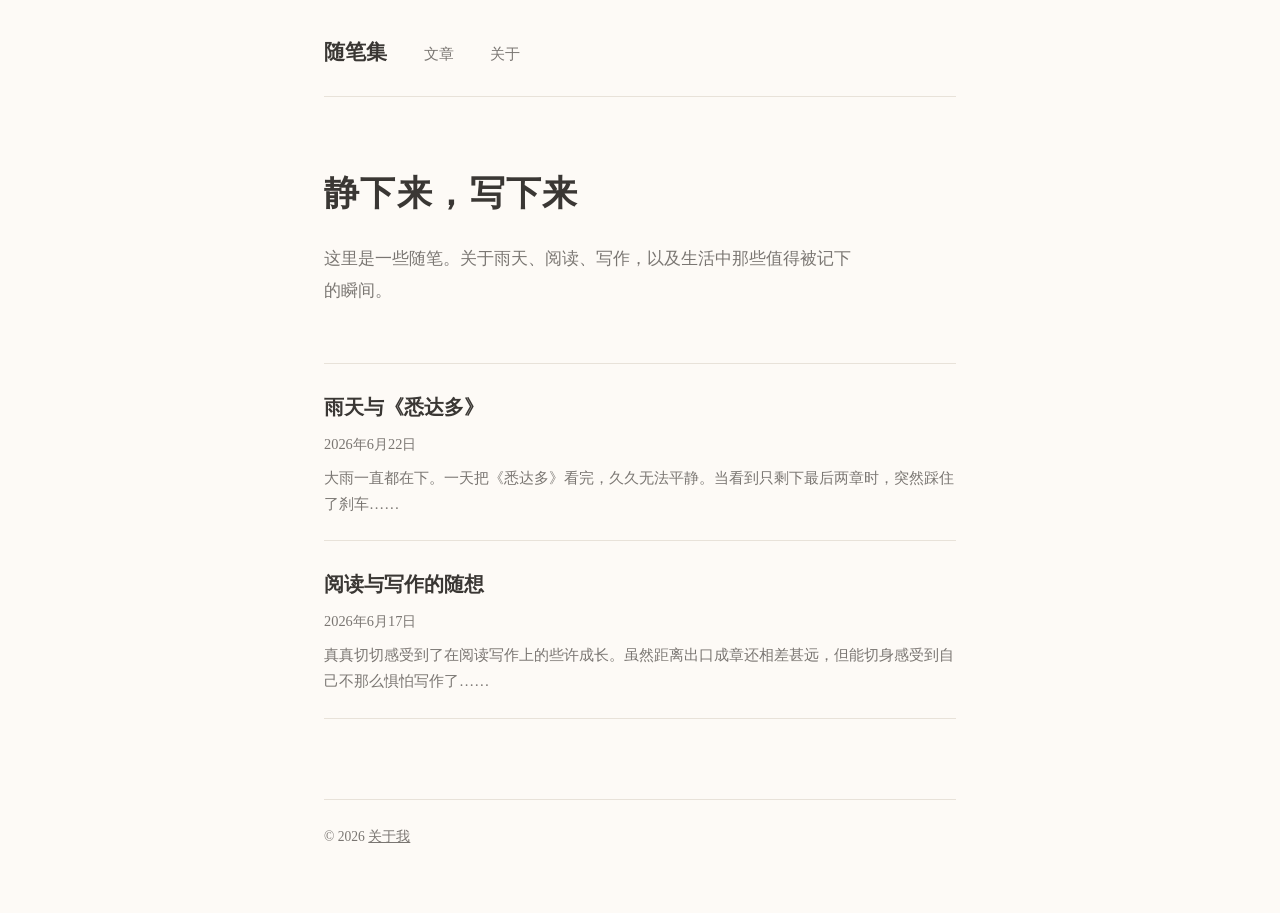
==== index.html @ b1c0c3fe "初始化随笔网站" ====
<!DOCTYPE html>
<html lang="zh-CN">
<head>
  <meta charset="UTF-8">
  <meta name="viewport" content="width=device-width, initial-scale=1.0">
  <title>随笔集</title>
  <link rel="stylesheet" href="style.css">
</head>
<body>

<nav>
  <a href="index.html" class="site-title">随笔集</a>
  <a href="index.html">文章</a>
  <a href="about.html">关于</a>
</nav>

<div class="header">
  <h1>静下来，写下来</h1>
  <p>这里是一些随笔。关于雨天、阅读、写作，以及生活中那些值得被记下的瞬间。</p>
</div>

<ul class="essay-list">
  <li>
    <a href="essays/2026-06-22.html">
      <div class="essay-title">雨天与《悉达多》</div>
      <div class="essay-date">2026年6月22日</div>
      <div class="essay-excerpt">大雨一直都在下。一天把《悉达多》看完，久久无法平静。当看到只剩下最后两章时，突然踩住了刹车……</div>
    </a>
  </li>
  <li>
    <a href="essays/2026-06-17.html">
      <div class="essay-title">阅读与写作的随想</div>
      <div class="essay-date">2026年6月17日</div>
      <div class="essay-excerpt">真真切切感受到了在阅读写作上的些许成长。虽然距离出口成章还相差甚远，但能切身感受到自己不那么惧怕写作了……</div>
    </a>
  </li>
</ul>

<footer>
  <p>&copy; 2026 <a href="about.html">关于我</a></p>
</footer>

</body>
</html>
---- style.css ----
/* ===== 基础重置 ===== */
*,
*::before,
*::after {
  box-sizing: border-box;
  margin: 0;
  padding: 0;
}

/* ===== 全局 ===== */
:root {
  --bg: #fdfaf6;
  --text: #3a3734;
  --text-light: #7a7672;
  --accent: #8b6f5a;
  --border: #e8e2d9;
  --max-width: 680px;
}

html {
  font-size: 100%;
  -webkit-text-size-adjust: 100%;
}

body {
  font-family: "PingFang SC", "Noto Serif SC", "Source Han Serif SC", "STSong", "Songti SC", Georgia, serif;
  background: var(--bg);
  color: var(--text);
  line-height: 1.9;
  font-size: 1.125rem;
  padding: 2rem 1.5rem 4rem;
  max-width: var(--max-width);
  margin: 0 auto;
}

/* ===== 导航 ===== */
nav {
  margin-bottom: 4rem;
  padding-bottom: 1.5rem;
  border-bottom: 1px solid var(--border);
}

nav a {
  color: var(--text-light);
  text-decoration: none;
  font-size: 0.95rem;
  margin-right: 2rem;
  transition: color 0.2s;
}

nav a:hover {
  color: var(--text);
}

.site-title {
  font-size: 1.3rem;
  font-weight: 700;
  color: var(--text);
  margin-right: 2rem;
  text-decoration: none;
}

/* ===== 首页 ===== */
.header {
  margin-bottom: 3.5rem;
}

.header h1 {
  font-size: 2.2rem;
  font-weight: 700;
  margin-bottom: 1rem;
  letter-spacing: 0.04em;
}

.header p {
  color: var(--text-light);
  font-size: 1.05rem;
  max-width: 540px;
}

/* 文章列表 */
.essay-list {
  list-style: none;
}

.essay-list li {
  border-bottom: 1px solid var(--border);
  padding: 1.5rem 0;
}

.essay-list li:first-child {
  border-top: 1px solid var(--border);
}

.essay-list a {
  text-decoration: none;
  color: var(--text);
  display: block;
}

.essay-list a:hover .essay-title {
  color: var(--accent);
}

.essay-title {
  font-size: 1.25rem;
  font-weight: 600;
  margin-bottom: 0.3rem;
  transition: color 0.2s;
}

.essay-date {
  font-size: 0.9rem;
  color: var(--text-light);
  margin-bottom: 0.4rem;
}

.essay-excerpt {
  font-size: 0.95rem;
  color: var(--text-light);
  line-height: 1.7;
}

/* ===== 文章页 ===== */
article {
  margin-top: 2rem;
}

article header {
  margin-bottom: 3rem;
}

article h1 {
  font-size: 2rem;
  font-weight: 700;
  margin-bottom: 0.6rem;
  line-height: 1.4;
}

article .date {
  color: var(--text-light);
  font-size: 0.95rem;
}

article .body {
  font-size: 1.15rem;
  line-height: 2;
}

article .body p {
  margin-bottom: 1.6rem;
  text-align: justify;
}

article .body p:last-child {
  margin-bottom: 0;
}

/* 文章页底部的返回链接 */
.back-link {
  display: inline-block;
  margin-top: 4rem;
  padding-top: 1.5rem;
  border-top: 1px solid var(--border);
  color: var(--text-light);
  text-decoration: none;
  font-size: 0.95rem;
  transition: color 0.2s;
}

.back-link:hover {
  color: var(--text);
}

/* ===== 关于页 ===== */
.about-section {
  margin-top: 2rem;
}

.about-section p {
  margin-bottom: 1.4rem;
  font-size: 1.1rem;
}

/* ===== 页脚 ===== */
footer {
  margin-top: 5rem;
  padding-top: 1.5rem;
  border-top: 1px solid var(--border);
  color: var(--text-light);
  font-size: 0.85rem;
}

footer a {
  color: var(--text-light);
}

/* ===== 响应式 ===== */
@media (max-width: 600px) {
  body {
    font-size: 1rem;
    padding: 1.5rem 1rem 3rem;
  }

  .header h1 {
    font-size: 1.7rem;
  }

  article h1 {
    font-size: 1.6rem;
  }

  article .body {
    font-size: 1.05rem;
  }

  nav a {
    margin-right: 1.2rem;
    font-size: 0.9rem;
  }
}
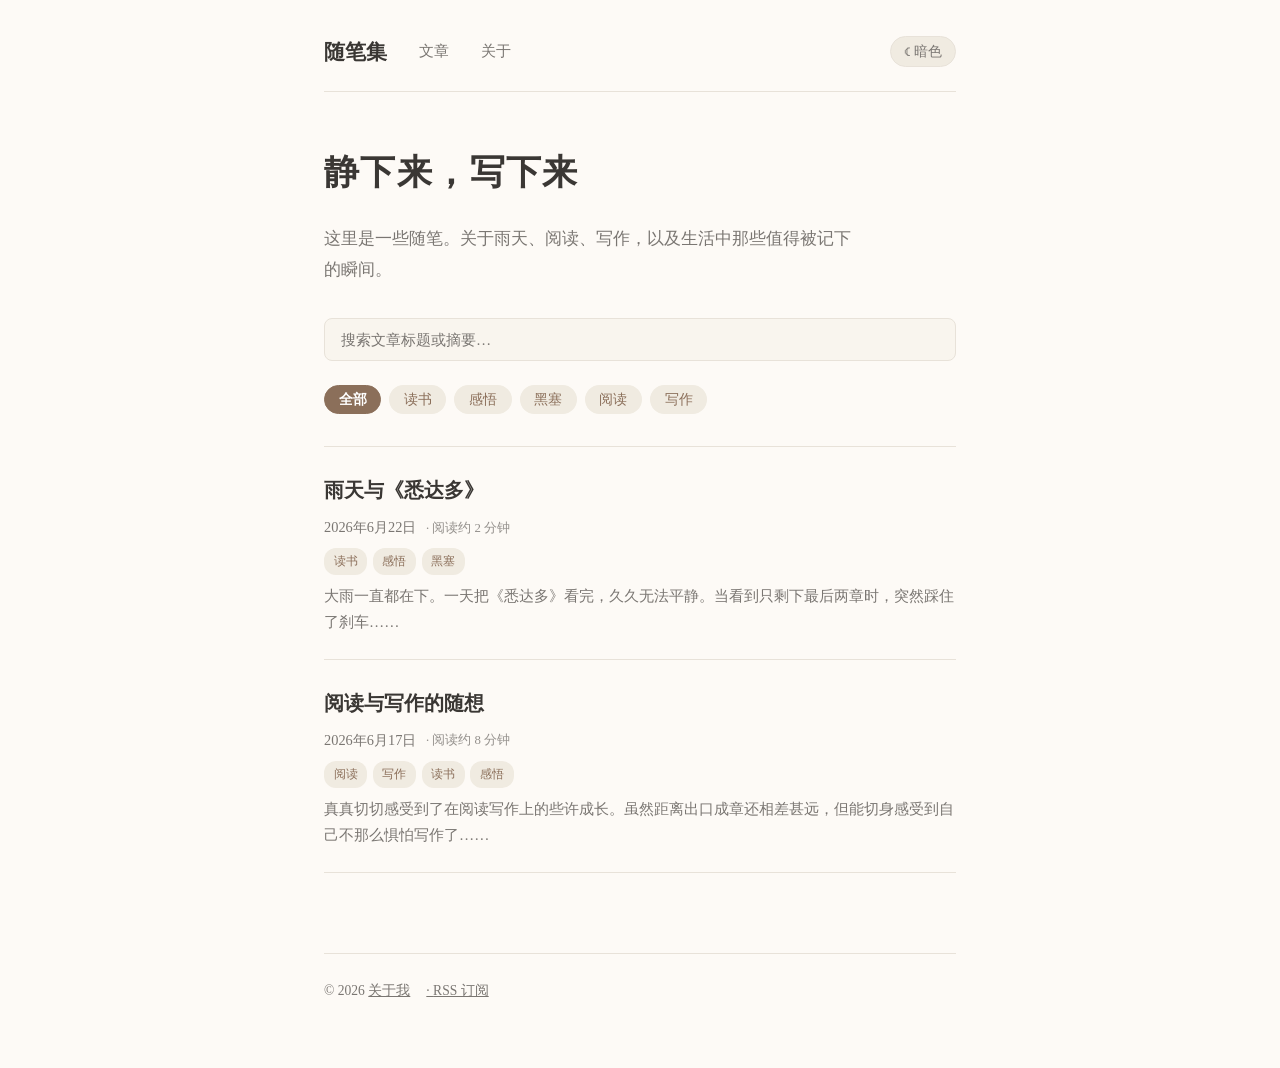
==== commit eaebb5c0: "添加搜索、标签、暗色模式、TOC、RSS 等 8 项功能" ====
--- a/index.html
+++ b/index.html
@@ -12,6 +12,8 @@
   <a href="index.html" class="site-title">随笔集</a>
   <a href="index.html">文章</a>
   <a href="about.html">关于</a>
+  <span class="nav-spacer"></span>
+  <button class="theme-toggle" id="themeToggle" aria-label="切换暗色模式">☾ 暗色</button>
 </nav>
 
 <div class="header">
@@ -19,26 +21,58 @@
   <p>这里是一些随笔。关于雨天、阅读、写作，以及生活中那些值得被记下的瞬间。</p>
 </div>
 
-<ul class="essay-list">
-  <li>
+<div class="search-box">
+  <input type="text" id="searchInput" placeholder="搜索文章标题或摘要…" aria-label="搜索文章">
+</div>
+
+<div class="tag-filter" id="tagFilter">
+  <button class="tag tag-all active" data-tag="">全部</button>
+</div>
+
+<ul class="essay-list" id="essayList">
+  <li data-search="雨天与《悉达多》 大雨一直都在下。一天把《悉达多》看完，久久无法平静。当看到只剩下最后两章时，突然踩住了刹车……" data-tags="读书,感悟,黑塞">
     <a href="essays/2026-06-22.html">
       <div class="essay-title">雨天与《悉达多》</div>
-      <div class="essay-date">2026年6月22日</div>
+      <div class="essay-meta">
+        <span class="essay-date">2026年6月22日</span>
+        <span class="reading-time" data-chars="580">阅读约 2 分钟</span>
+      </div>
+      <div class="essay-tags">
+        <span class="tag">读书</span>
+        <span class="tag">感悟</span>
+        <span class="tag">黑塞</span>
+      </div>
       <div class="essay-excerpt">大雨一直都在下。一天把《悉达多》看完，久久无法平静。当看到只剩下最后两章时，突然踩住了刹车……</div>
     </a>
   </li>
-  <li>
+  <li data-search="阅读与写作的随想 真真切切感受到了在阅读写作上的些许成长。虽然距离出口成章还相差甚远，但能切身感受到自己不那么惧怕写作了……" data-tags="阅读,写作,读书,感悟">
     <a href="essays/2026-06-17.html">
       <div class="essay-title">阅读与写作的随想</div>
-      <div class="essay-date">2026年6月17日</div>
+      <div class="essay-meta">
+        <span class="essay-date">2026年6月17日</span>
+        <span class="reading-time" data-chars="2460">阅读约 8 分钟</span>
+      </div>
+      <div class="essay-tags">
+        <span class="tag">阅读</span>
+        <span class="tag">写作</span>
+        <span class="tag">读书</span>
+        <span class="tag">感悟</span>
+      </div>
       <div class="essay-excerpt">真真切切感受到了在阅读写作上的些许成长。虽然距离出口成章还相差甚远，但能切身感受到自己不那么惧怕写作了……</div>
     </a>
   </li>
 </ul>
 
+<div class="search-no-results" id="searchNoResults">
+  <p>没有找到匹配的文章 🤔</p>
+</div>
+
 <footer>
-  <p>&copy; 2026 <a href="about.html">关于我</a></p>
+  <p>&copy; 2026 <a href="about.html">关于我</a><a href="rss.xml" class="rss-link">RSS 订阅</a></p>
 </footer>
 
+<button class="back-to-top" id="backToTop" title="返回顶部" aria-label="返回顶部">↑</button>
+
+<script src="script.js"></script>
 </body>
 </html>
--- a/style.css
+++ b/style.css
@@ -13,13 +13,37 @@
   --text: #3a3734;
   --text-light: #7a7672;
   --accent: #8b6f5a;
+  --accent-hover: #6b5343;
   --border: #e8e2d9;
+  --card-bg: #fffdf9;
+  --shadow: 0 2px 12px rgba(0, 0, 0, 0.06);
+  --tag-bg: #f0ebe1;
+  --tag-text: #8b6f5a;
+  --toc-bg: #f9f5ee;
+  --search-bg: #f9f5ee;
   --max-width: 680px;
+}
+
+/* 暗色模式 */
+[data-theme="dark"] {
+  --bg: #1a1817;
+  --text: #d4d0ca;
+  --text-light: #9a9692;
+  --accent: #c4a88a;
+  --accent-hover: #d9c3a8;
+  --border: #3a3530;
+  --card-bg: #22201d;
+  --shadow: 0 2px 12px rgba(0, 0, 0, 0.3);
+  --tag-bg: #2a2723;
+  --tag-text: #c4a88a;
+  --toc-bg: #22201d;
+  --search-bg: #22201d;
 }
 
 html {
   font-size: 100%;
   -webkit-text-size-adjust: 100%;
+  scroll-behavior: smooth;
 }
 
 body {
@@ -31,12 +55,17 @@
   padding: 2rem 1.5rem 4rem;
   max-width: var(--max-width);
   margin: 0 auto;
+  transition: background 0.3s, color 0.3s;
 }
 
 /* ===== 导航 ===== */
 nav {
-  margin-bottom: 4rem;
-  padding-bottom: 1.5rem;
+  display: flex;
+  align-items: center;
+  flex-wrap: wrap;
+  gap: 0.5rem;
+  margin-bottom: 3rem;
+  padding-bottom: 1.2rem;
   border-bottom: 1px solid var(--border);
 }
 
@@ -44,8 +73,9 @@
   color: var(--text-light);
   text-decoration: none;
   font-size: 0.95rem;
-  margin-right: 2rem;
+  margin-right: 1.5rem;
   transition: color 0.2s;
+  white-space: nowrap;
 }
 
 nav a:hover {
@@ -55,14 +85,37 @@
 .site-title {
   font-size: 1.3rem;
   font-weight: 700;
-  color: var(--text);
-  margin-right: 2rem;
+  color: var(--text) !important;
+  margin-right: 1.5rem;
   text-decoration: none;
+}
+
+.nav-spacer {
+  flex: 1;
+}
+
+/* 主题切换按钮 */
+.theme-toggle {
+  background: var(--tag-bg);
+  color: var(--text-light);
+  border: 1px solid var(--border);
+  padding: 0.35rem 0.8rem;
+  border-radius: 20px;
+  cursor: pointer;
+  font-size: 0.85rem;
+  font-family: inherit;
+  transition: all 0.2s;
+  white-space: nowrap;
+}
+
+.theme-toggle:hover {
+  color: var(--text);
+  border-color: var(--accent);
 }
 
 /* ===== 首页 ===== */
 .header {
-  margin-bottom: 3.5rem;
+  margin-bottom: 2rem;
 }
 
 .header h1 {
@@ -78,6 +131,75 @@
   max-width: 540px;
 }
 
+/* 搜索框 */
+.search-box {
+  margin-bottom: 1.5rem;
+}
+
+.search-box input {
+  width: 100%;
+  padding: 0.7rem 1rem;
+  border: 1px solid var(--border);
+  border-radius: 8px;
+  background: var(--search-bg);
+  color: var(--text);
+  font-size: 0.95rem;
+  font-family: inherit;
+  transition: border-color 0.2s, box-shadow 0.2s;
+  outline: none;
+}
+
+.search-box input::placeholder {
+  color: var(--text-light);
+}
+
+.search-box input:focus {
+  border-color: var(--accent);
+  box-shadow: 0 0 0 3px rgba(139, 111, 90, 0.15);
+}
+
+.search-no-results {
+  display: none;
+  text-align: center;
+  color: var(--text-light);
+  padding: 2rem 0;
+  font-size: 0.95rem;
+}
+
+/* 标签筛选 */
+.tag-filter {
+  display: flex;
+  flex-wrap: wrap;
+  gap: 0.5rem;
+  margin-bottom: 2rem;
+}
+
+.tag-filter .tag {
+  background: var(--tag-bg);
+  color: var(--tag-text);
+  border: 1px solid transparent;
+  padding: 0.3rem 0.85rem;
+  border-radius: 20px;
+  font-size: 0.85rem;
+  cursor: pointer;
+  font-family: inherit;
+  transition: all 0.2s;
+}
+
+.tag-filter .tag:hover {
+  border-color: var(--accent);
+}
+
+.tag-filter .tag.active {
+  background: var(--accent);
+  color: #fff;
+  border-color: var(--accent);
+}
+
+.tag-filter .tag-all {
+  font-weight: 600;
+}
+
 /* 文章列表 */
 .essay-list {
   list-style: none;
@@ -109,10 +231,43 @@
   transition: color 0.2s;
 }
 
+.essay-meta {
+  display: flex;
+  flex-wrap: wrap;
+  align-items: center;
+  gap: 0.6rem;
+  margin-bottom: 0.4rem;
+}
+
 .essay-date {
   font-size: 0.9rem;
   color: var(--text-light);
-  margin-bottom: 0.4rem;
+}
+
+.reading-time {
+  font-size: 0.8rem;
+  color: var(--text-light);
+  opacity: 0.8;
+}
+
+.reading-time::before {
+  content: "· ";
+}
+
+.essay-tags {
+  display: flex;
+  flex-wrap: wrap;
+  gap: 0.35rem;
+  margin-bottom: 0.5rem;
+}
+
+.essay-tags .tag {
+  background: var(--tag-bg);
+  color: var(--tag-text);
+  padding: 0.15rem 0.6rem;
+  border-radius: 12px;
+  font-size: 0.75rem;
+  pointer-events: none;
 }
 
 .essay-excerpt {
@@ -127,7 +282,7 @@
 }
 
 article header {
-  margin-bottom: 3rem;
+  margin-bottom: 2rem;
 }
 
 article h1 {
@@ -137,9 +292,84 @@
   line-height: 1.4;
 }
 
-article .date {
-  color: var(--text-light);
-  font-size: 0.95rem;
+.article-meta {
+  display: flex;
+  flex-wrap: wrap;
+  align-items: center;
+  gap: 0.6rem;
+  margin-bottom: 0.5rem;
+}
+
+.article-meta .date {
+  color: var(--text-light);
+  font-size: 0.95rem;
+}
+
+.article-meta .reading-time {
+  font-size: 0.85rem;
+}
+
+.article-tags {
+  display: flex;
+  flex-wrap: wrap;
+  gap: 0.4rem;
+}
+
+.article-tags .tag {
+  background: var(--tag-bg);
+  color: var(--tag-text);
+  padding: 0.2rem 0.7rem;
+  border-radius: 14px;
+  font-size: 0.8rem;
+}
+
+/* ===== 目录 (TOC) ===== */
+.toc {
+  background: var(--toc-bg);
+  border: 1px solid var(--border);
+  border-radius: 8px;
+  padding: 1.2rem 1.5rem;
+  margin-bottom: 2.5rem;
+}
+
+.toc-title {
+  font-size: 0.9rem;
+  font-weight: 700;
+  color: var(--text-light);
+  margin-bottom: 0.8rem;
+  letter-spacing: 0.05em;
+}
+
+.toc-list {
+  list-style: none;
+}
+
+.toc-list li {
+  margin-bottom: 0.35rem;
+  line-height: 1.5;
+}
+
+.toc-list li:last-child {
+  margin-bottom: 0;
+}
+
+.toc-list a {
+  color: var(--text-light);
+  text-decoration: none;
+  font-size: 0.92rem;
+  transition: color 0.2s;
+}
+
+.toc-list a:hover {
+  color: var(--accent);
+}
+
+.toc-list li.toc-h3 {
+  padding-left: 1.2rem;
+}
+
+.toc-list li.toc-h3 a {
+  font-size: 0.85rem;
 }
 
 article .body {
@@ -156,12 +386,65 @@
   margin-bottom: 0;
 }
 
+article .body h2 {
+  font-size: 1.35rem;
+  font-weight: 700;
+  margin: 2.5rem 0 1rem;
+  color: var(--text);
+  scroll-margin-top: 1.5rem;
+}
+
+article .body h3 {
+  font-size: 1.15rem;
+  font-weight: 600;
+  margin: 2rem 0 0.8rem;
+  color: var(--text-light);
+  scroll-margin-top: 1.5rem;
+}
+
+/* ===== 上一篇/下一篇 ===== */
+.prev-next {
+  display: flex;
+  justify-content: space-between;
+  gap: 1.5rem;
+  margin-top: 4rem;
+  padding-top: 1.5rem;
+  border-top: 1px solid var(--border);
+}
+
+.prev-next a {
+  color: var(--text-light);
+  text-decoration: none;
+  font-size: 0.95rem;
+  transition: color 0.2s;
+  max-width: 45%;
+}
+
+.prev-next a:hover {
+  color: var(--text);
+}
+
+.prev-next .label {
+  display: block;
+  font-size: 0.78rem;
+  color: var(--text-light);
+  opacity: 0.7;
+  margin-bottom: 0.2rem;
+}
+
+.prev-next .prev {
+  text-align: left;
+}
+
+.prev-next .next {
+  text-align: right;
+  margin-left: auto;
+}
+
 /* 文章页底部的返回链接 */
 .back-link {
   display: inline-block;
-  margin-top: 4rem;
-  padding-top: 1.5rem;
-  border-top: 1px solid var(--border);
+  margin-top: 1.5rem;
   color: var(--text-light);
   text-decoration: none;
   font-size: 0.95rem;
@@ -180,6 +463,46 @@
 .about-section p {
   margin-bottom: 1.4rem;
   font-size: 1.1rem;
+}
+
+/* ===== 返回顶部按钮 ===== */
+.back-to-top {
+  position: fixed;
+  bottom: 2rem;
+  right: 2rem;
+  width: 42px;
+  height: 42px;
+  border-radius: 50%;
+  background: var(--accent);
+  color: #fff;
+  border: none;
+  cursor: pointer;
+  font-size: 1.1rem;
+  display: flex;
+  align-items: center;
+  justify-content: center;
+  opacity: 0;
+  visibility: hidden;
+  transform: translateY(10px);
+  transition: all 0.3s;
+  box-shadow: 0 2px 8px rgba(0, 0, 0, 0.15);
+  z-index: 100;
+}
+
+.back-to-top.visible {
+  opacity: 1;
+  visibility: visible;
+  transform: translateY(0);
+}
+
+.back-to-top:hover {
+  background: var(--accent-hover);
+  transform: translateY(-2px);
+  box-shadow: 0 4px 12px rgba(0, 0, 0, 0.2);
+}
+
+.back-to-top.visible:hover {
+  transform: translateY(-2px);
 }
 
 /* ===== 页脚 ===== */
@@ -195,6 +518,14 @@
   color: var(--text-light);
 }
 
+footer .rss-link {
+  margin-left: 1rem;
+}
+
+footer .rss-link::before {
+  content: "· ";
+}
+
 /* ===== 响应式 ===== */
 @media (max-width: 600px) {
   body {
@@ -215,7 +546,28 @@
   }
 
   nav a {
-    margin-right: 1.2rem;
+    margin-right: 1rem;
     font-size: 0.9rem;
   }
-}
+
+  .back-to-top {
+    bottom: 1.2rem;
+    right: 1.2rem;
+    width: 36px;
+    height: 36px;
+    font-size: 0.95rem;
+  }
+
+  .prev-next {
+    flex-direction: column;
+    gap: 0.8rem;
+  }
+
+  .prev-next a {
+    max-width: 100%;
+  }
+
+  .toc {
+    padding: 1rem;
+  }
+}
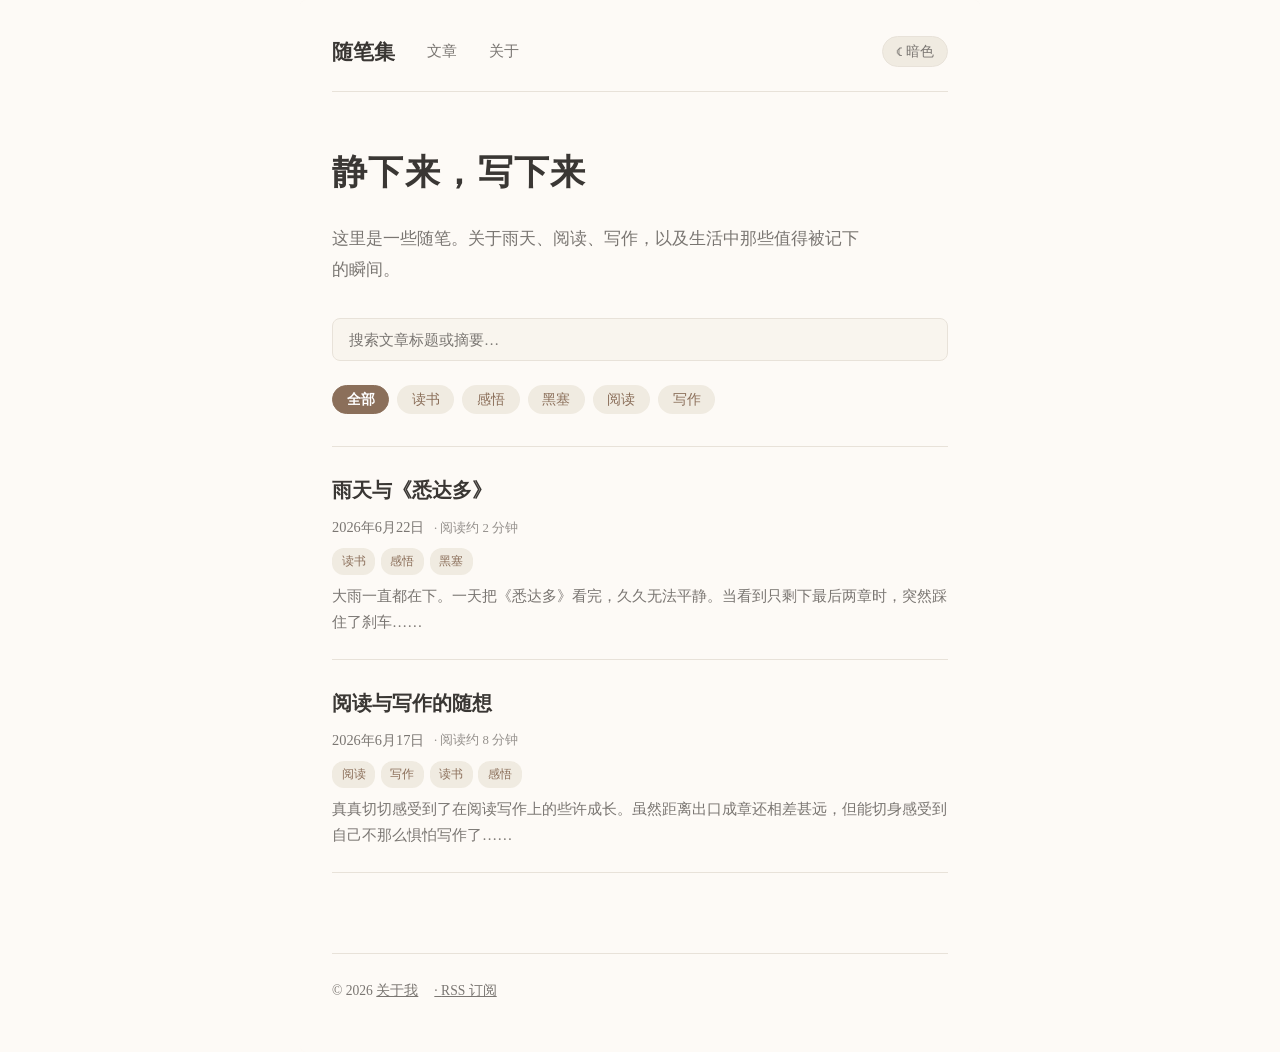
==== commit 0d1fe1b9: "添加森林视频背景，内容区半透明" ====
--- a/index.html
+++ b/index.html
@@ -7,6 +7,13 @@
   <link rel="stylesheet" href="style.css">
 </head>
 <body>
+
+<!-- 视频背景 -->
+<video id="bgVideo" autoplay muted loop playsinline aria-hidden="true">
+  <source src="bg-video.mp4" type="video/mp4">
+</video>
+
+<div class="content-wrapper">
 
 <nav>
   <a href="index.html" class="site-title">随笔集</a>
@@ -30,37 +37,7 @@
 </div>
 
 <ul class="essay-list" id="essayList">
-  <li data-search="雨天与《悉达多》 大雨一直都在下。一天把《悉达多》看完，久久无法平静。当看到只剩下最后两章时，突然踩住了刹车……" data-tags="读书,感悟,黑塞">
-    <a href="essays/2026-06-22.html">
-      <div class="essay-title">雨天与《悉达多》</div>
-      <div class="essay-meta">
-        <span class="essay-date">2026年6月22日</span>
-        <span class="reading-time" data-chars="580">阅读约 2 分钟</span>
-      </div>
-      <div class="essay-tags">
-        <span class="tag">读书</span>
-        <span class="tag">感悟</span>
-        <span class="tag">黑塞</span>
-      </div>
-      <div class="essay-excerpt">大雨一直都在下。一天把《悉达多》看完，久久无法平静。当看到只剩下最后两章时，突然踩住了刹车……</div>
-    </a>
-  </li>
-  <li data-search="阅读与写作的随想 真真切切感受到了在阅读写作上的些许成长。虽然距离出口成章还相差甚远，但能切身感受到自己不那么惧怕写作了……" data-tags="阅读,写作,读书,感悟">
-    <a href="essays/2026-06-17.html">
-      <div class="essay-title">阅读与写作的随想</div>
-      <div class="essay-meta">
-        <span class="essay-date">2026年6月17日</span>
-        <span class="reading-time" data-chars="2460">阅读约 8 分钟</span>
-      </div>
-      <div class="essay-tags">
-        <span class="tag">阅读</span>
-        <span class="tag">写作</span>
-        <span class="tag">读书</span>
-        <span class="tag">感悟</span>
-      </div>
-      <div class="essay-excerpt">真真切切感受到了在阅读写作上的些许成长。虽然距离出口成章还相差甚远，但能切身感受到自己不那么惧怕写作了……</div>
-    </a>
-  </li>
+  <!-- JS 自动从 ESSAYS 数组渲染文章列表，无需手动编辑 -->
 </ul>
 
 <div class="search-no-results" id="searchNoResults">
@@ -73,6 +50,8 @@
 
 <button class="back-to-top" id="backToTop" title="返回顶部" aria-label="返回顶部">↑</button>
 
+</div><!-- /content-wrapper -->
+
 <script src="script.js"></script>
 </body>
 </html>
--- a/style.css
+++ b/style.css
@@ -5,6 +5,34 @@
   box-sizing: border-box;
   margin: 0;
   padding: 0;
+}
+
+/* ===== 视频背景 ===== */
+#bgVideo {
+  position: fixed;
+  top: 0;
+  left: 0;
+  width: 100%;
+  height: 100%;
+  object-fit: cover;
+  z-index: 0;
+  pointer-events: none;
+}
+
+/* ===== 内容包裹层 ===== */
+.content-wrapper {
+  position: relative;
+  z-index: 1;
+  background: rgba(253, 250, 246, 0.50);
+  border-radius: 6px;
+  padding: 2rem 2rem 3rem;
+  max-width: var(--max-width);
+  margin: 0 auto;
+  backdrop-filter: blur(1px);
+}
+
+[data-theme="dark"] .content-wrapper {
+  background: rgba(26, 24, 23, 0.50);
 }
 
 /* ===== 全局 ===== */
@@ -52,10 +80,9 @@
   color: var(--text);
   line-height: 1.9;
   font-size: 1.125rem;
-  padding: 2rem 1.5rem 4rem;
-  max-width: var(--max-width);
-  margin: 0 auto;
-  transition: background 0.3s, color 0.3s;
+  margin: 0;
+  padding: 0;
+  transition: color 0.3s;
 }
 
 /* ===== 导航 ===== */
@@ -528,8 +555,7 @@
 
 /* ===== 响应式 ===== */
 @media (max-width: 600px) {
-  body {
-    font-size: 1rem;
+  .content-wrapper {
     padding: 1.5rem 1rem 3rem;
   }
 
